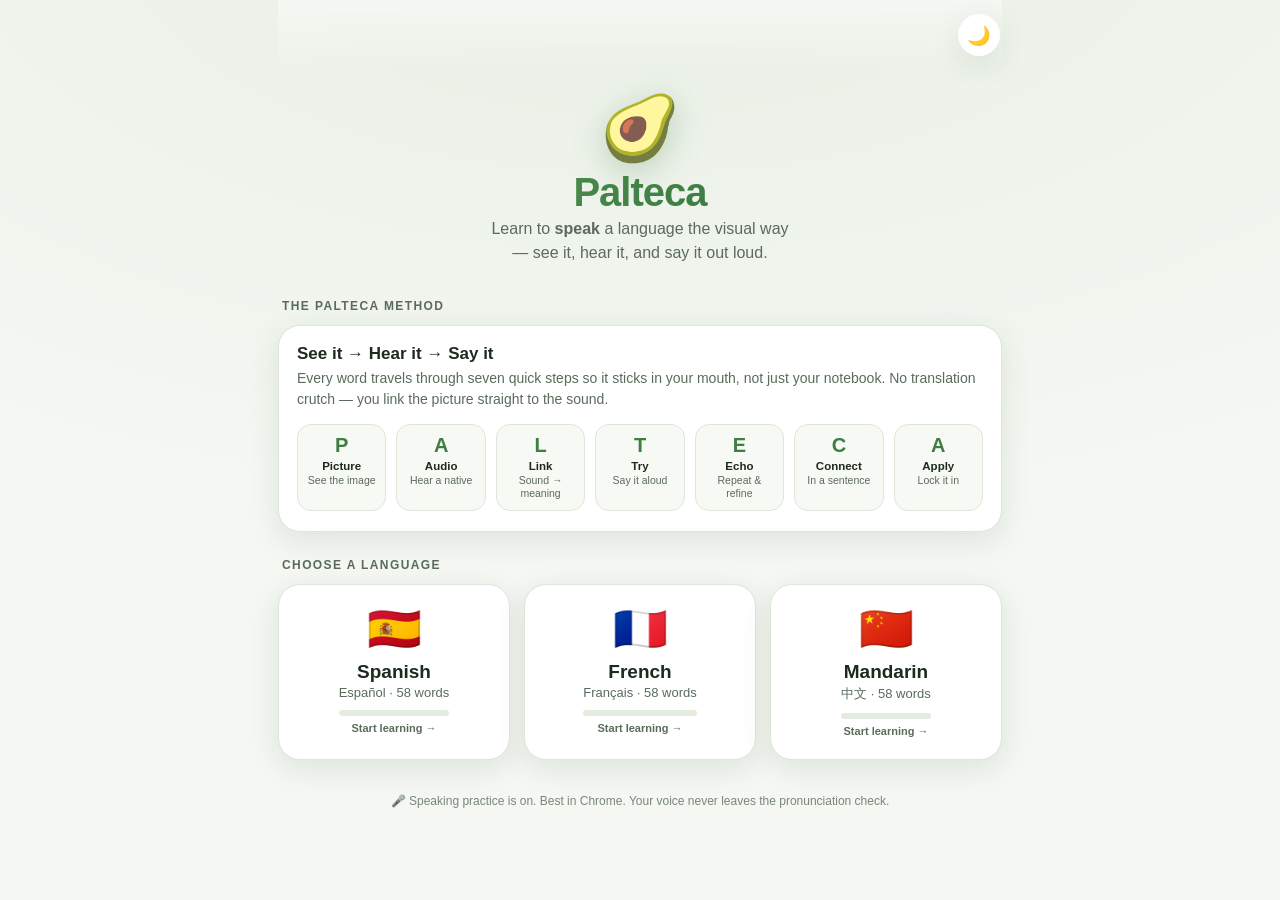
==== public/index.html @ 547d2a0a "Palteca — visual learn-to-speak app for Spanish, French & Mandarin Vanilla-JS SPA that teaches speak" ====
<!DOCTYPE html>
<html lang="en">
<head>
  <meta charset="UTF-8" />
  <meta name="viewport" content="width=device-width, initial-scale=1.0, maximum-scale=1.0, user-scalable=no" />
  <meta name="theme-color" content="#3f7d43" />
  <title>Palteca · learn to speak, visually</title>
  <link rel="icon" href="data:image/svg+xml,%3Csvg xmlns='http://www.w3.org/2000/svg' viewBox='0 0 100 100'%3E%3Ctext y='.9em' font-size='90'%3E%F0%9F%A5%91%3C/text%3E%3C/svg%3E" />
  <link rel="stylesheet" href="styles.css" />
</head>
<body>
  <div id="app">
    <!-- Top bar -->
    <header id="topbar" hidden>
      <button id="backBtn" class="icon-btn" aria-label="Back">←</button>
      <div id="crumb" class="crumb"></div>
      <button id="themeToggle" class="icon-btn" aria-label="Toggle dark mode">🌙</button>
    </header>

    <main id="views"><!-- views injected here --></main>
  </div>

  <!-- Toast for speech feedback / errors -->
  <div id="toast" class="toast" hidden></div>

  <script src="content.js"></script>
  <script src="app.js"></script>
</body>
</html>
---- public/styles.css ----
/* ============ Palteca theme ============ */
:root{
  --bg:#f4f7f2; --bg2:#e8efe4; --card:#ffffff; --card2:#f6f9f4;
  --ink:#1d2a1e; --ink-soft:#5a6b5b; --line:#dde6d9;
  --brand:#3f7d43; --brand-2:#5aa05e; --brand-ink:#2b5c2e;
  --accent:#f2a541; --good:#2e9e5b; --bad:#d9534f; --warn:#e8a33d;
  --ring:#e3ecdf; --shadow:0 8px 30px rgba(31,60,33,.10);
  --radius:22px; --radius-sm:14px;
  --grad:linear-gradient(135deg,#5aa05e,#3f7d43 60%,#356b39);
}
:root[data-theme="dark"]{
  --bg:#10160f; --bg2:#161e14; --card:#1b241a; --card2:#212c1f;
  --ink:#eaf2e6; --ink-soft:#a6b8a4; --line:#2b3728;
  --brand:#7bc47f; --brand-2:#9ad79d; --brand-ink:#bfe6c1;
  --accent:#f2b45f; --good:#5ecb86; --bad:#ef6b67; --warn:#f0b458;
  --ring:#28331f; --shadow:0 12px 40px rgba(0,0,0,.45);
  --grad:linear-gradient(135deg,#3f7d43,#2c5a30 60%,#22461f);
}
@media (prefers-color-scheme: dark){
  :root:not([data-theme="light"]){
    --bg:#10160f; --bg2:#161e14; --card:#1b241a; --card2:#212c1f;
    --ink:#eaf2e6; --ink-soft:#a6b8a4; --line:#2b3728;
    --brand:#7bc47f; --brand-2:#9ad79d; --brand-ink:#bfe6c1;
    --accent:#f2b45f; --good:#5ecb86; --bad:#ef6b67; --warn:#f0b458;
    --ring:#28331f; --shadow:0 12px 40px rgba(0,0,0,.45);
    --grad:linear-gradient(135deg,#3f7d43,#2c5a30 60%,#22461f);
  }
}

*{box-sizing:border-box}
html,body{margin:0;padding:0}
body{
  background:radial-gradient(1200px 600px at 50% -10%, var(--bg2), var(--bg)) fixed;
  color:var(--ink);
  font-family:-apple-system,BlinkMacSystemFont,"Segoe UI",Inter,Roboto,Helvetica,Arial,sans-serif;
  -webkit-font-smoothing:antialiased; text-rendering:optimizeLegibility;
  min-height:100vh;
}
#app{max-width:760px;margin:0 auto;padding:0 18px 90px;position:relative}
button{font-family:inherit;cursor:pointer;border:0;background:none;color:inherit}
button:focus-visible{outline:3px solid var(--brand-2);outline-offset:2px}

/* ============ Top bar ============ */
#topbar{
  position:sticky;top:0;z-index:20;display:flex;align-items:center;gap:12px;
  padding:14px 2px;background:linear-gradient(var(--bg),rgba(0,0,0,0) );
  backdrop-filter:blur(6px);
}
.icon-btn{
  width:42px;height:42px;border-radius:50%;font-size:19px;line-height:1;
  background:var(--card);box-shadow:var(--shadow);color:var(--ink);
  display:grid;place-items:center;transition:transform .12s ease, background .2s;
}
.icon-btn:hover{transform:translateY(-1px)}
.crumb{flex:1;font-weight:700;font-size:15px;color:var(--ink-soft);letter-spacing:.2px}

/* ============ Home ============ */
.hero{padding:26px 4px 8px;text-align:center}
.logo{font-size:64px;line-height:1;filter:drop-shadow(0 8px 16px rgba(63,125,67,.28));animation:bob 3.6s ease-in-out infinite}
@keyframes bob{0%,100%{transform:translateY(0) rotate(-3deg)}50%{transform:translateY(-9px) rotate(3deg)}}
.wordmark{font-size:40px;font-weight:900;letter-spacing:-1px;margin:10px 0 2px;
  background:var(--grad);-webkit-background-clip:text;background-clip:text;color:transparent}
.tagline{color:var(--ink-soft);font-size:16px;margin:0 auto;max-width:34ch;line-height:1.5}

.section-label{font-size:12px;font-weight:800;letter-spacing:1.4px;text-transform:uppercase;
  color:var(--ink-soft);margin:26px 4px 12px}

/* method strip */
.method{background:var(--card);border-radius:var(--radius);box-shadow:var(--shadow);
  padding:18px 18px 20px;margin-top:6px;border:1px solid var(--line)}
.method h3{margin:0 0 4px;font-size:17px}
.method p{margin:0 0 14px;color:var(--ink-soft);font-size:14px;line-height:1.5}
.steps{display:grid;grid-template-columns:repeat(auto-fit,minmax(88px,1fr));gap:10px}
.step{background:var(--card2);border:1px solid var(--line);border-radius:var(--radius-sm);
  padding:10px 8px;text-align:center}
.step .k{font-weight:900;font-size:20px;color:var(--brand);line-height:1}
.step .w{font-size:11.5px;font-weight:700;margin-top:5px}
.step .d{font-size:10.5px;color:var(--ink-soft);margin-top:2px;line-height:1.25}

/* language cards */
.lang-grid{display:grid;grid-template-columns:1fr;gap:14px;margin-top:4px}
@media(min-width:560px){.lang-grid{grid-template-columns:1fr 1fr 1fr}}
.lang-card{
  position:relative;overflow:hidden;background:var(--card);border:1px solid var(--line);
  border-radius:var(--radius);box-shadow:var(--shadow);padding:20px 18px;text-align:left;
  display:flex;align-items:center;gap:16px;transition:transform .14s ease, box-shadow .2s;
}
@media(min-width:560px){.lang-card{flex-direction:column;text-align:center;gap:10px;padding:22px 14px}}
.lang-card:hover{transform:translateY(-3px);box-shadow:0 16px 40px rgba(31,60,33,.18)}
.lang-card .flag{font-size:44px;line-height:1}
.lang-card .name{font-weight:800;font-size:19px}
.lang-card .native{color:var(--ink-soft);font-size:13px;margin-top:2px}
.lang-card .bar{height:6px;border-radius:99px;background:var(--ring);overflow:hidden;margin-top:10px;width:100%}
.lang-card .bar>i{display:block;height:100%;background:var(--grad);width:0%;transition:width .5s ease}
.lang-card .pct{font-size:11px;color:var(--ink-soft);margin-top:6px;font-weight:700}

/* ============ Themes grid ============ */
.lang-head{display:flex;align-items:center;gap:14px;padding:8px 4px 18px}
.lang-head .flag{font-size:40px}
.lang-head .t{font-size:24px;font-weight:900}
.lang-head .s{color:var(--ink-soft);font-size:13px}
.theme-grid{display:grid;grid-template-columns:1fr 1fr;gap:14px}
@media(min-width:560px){.theme-grid{grid-template-columns:1fr 1fr 1fr}}
.theme-card{background:var(--card);border:1px solid var(--line);border-radius:var(--radius);
  box-shadow:var(--shadow);padding:18px 16px;text-align:left;transition:transform .14s ease}
.theme-card:hover{transform:translateY(-3px)}
.theme-card .ic{font-size:34px;line-height:1}
.theme-card .tt{font-weight:800;font-size:15px;margin-top:10px}
.theme-card .meta{display:flex;align-items:center;gap:8px;margin-top:10px}
.ring{--p:0;width:34px;height:34px;border-radius:50%;flex:0 0 auto;
  background:conic-gradient(var(--brand) calc(var(--p)*1%), var(--ring) 0);
  display:grid;place-items:center}
.ring::after{content:"";width:24px;height:24px;border-radius:50%;background:var(--card)}
.ring.done{background:var(--good)}
.theme-card .cnt{font-size:12px;color:var(--ink-soft);font-weight:700}

.review-cta{margin-top:16px;width:100%;background:var(--grad);color:#fff;font-weight:800;
  font-size:16px;padding:16px;border-radius:var(--radius);box-shadow:var(--shadow);
  display:flex;align-items:center;justify-content:center;gap:10px}
.review-cta:disabled{opacity:.5}

/* ============ Lesson ============ */
.progress-top{display:flex;align-items:center;gap:10px;padding:2px 4px 14px}
.progress-top .bar{flex:1;height:8px;border-radius:99px;background:var(--ring);overflow:hidden}
.progress-top .bar>i{display:block;height:100%;background:var(--grad);width:0;transition:width .35s ease}
.progress-top .num{font-size:12px;font-weight:800;color:var(--ink-soft);min-width:44px;text-align:right}

/* pal step tracker */
.paltrack{display:flex;justify-content:center;gap:6px;margin:2px 0 14px;flex-wrap:wrap}
.pal{width:30px;height:30px;border-radius:50%;display:grid;place-items:center;font-weight:900;
  font-size:13px;background:var(--card2);color:var(--ink-soft);border:1px solid var(--line);
  transition:all .2s}
.pal[data-on="1"]{background:var(--brand);color:#fff;border-color:var(--brand);transform:scale(1.06)}
.pal[data-cur="1"]{box-shadow:0 0 0 4px var(--ring)}

.card{background:var(--card);border:1px solid var(--line);border-radius:26px;box-shadow:var(--shadow);
  padding:26px 22px;text-align:center;position:relative;overflow:hidden}
.card::before{content:"";position:absolute;inset:0 0 auto 0;height:120px;
  background:radial-gradient(120px 80px at 50% -20px, rgba(90,160,94,.18), transparent)}
.pic{font-size:104px;line-height:1;margin:6px 0 4px;filter:drop-shadow(0 10px 18px rgba(0,0,0,.12));
  animation:pop .4s cubic-bezier(.2,1.4,.4,1)}
@keyframes pop{from{transform:scale(.7);opacity:0}to{transform:scale(1);opacity:1}}
.target{font-size:40px;font-weight:900;letter-spacing:-.5px;margin:2px 0 2px;word-break:break-word}
.phon{color:var(--brand-ink);font-weight:700;font-size:17px;margin-bottom:2px}
:root[data-theme="dark"] .phon{color:var(--brand-2)}
@media (prefers-color-scheme: dark){:root:not([data-theme="light"]) .phon{color:var(--brand-2)}}
.note-pin{color:var(--ink-soft);font-size:13px}

.speak-row{display:flex;gap:10px;justify-content:center;margin:16px 0 4px;flex-wrap:wrap}
.btn{border-radius:16px;font-weight:800;font-size:15px;padding:14px 18px;
  display:inline-flex;align-items:center;gap:9px;box-shadow:var(--shadow);transition:transform .12s}
.btn:hover{transform:translateY(-2px)}
.btn.play{background:var(--card2);color:var(--ink);border:1px solid var(--line)}
.btn.mic{background:var(--grad);color:#fff}
.btn.mic.rec{background:var(--bad);animation:pulse 1s infinite}
@keyframes pulse{0%,100%{box-shadow:0 0 0 0 rgba(217,83,79,.5)}50%{box-shadow:0 0 0 12px rgba(217,83,79,0)}}
.btn.ghost{background:transparent;border:1px dashed var(--line);color:var(--ink-soft);box-shadow:none}

.reveal{margin-top:16px;border-top:1px dashed var(--line);padding-top:14px}
.reveal .trans{font-size:19px;font-weight:800}
.reveal .art{color:var(--ink-soft);font-weight:600;font-size:14px}
.example{background:var(--card2);border:1px solid var(--line);border-radius:16px;padding:14px;margin-top:14px;
  display:flex;align-items:center;gap:12px;text-align:left}
.example .ex-t{flex:1}
.example .ex-x{font-weight:700;font-size:15px}
.example .ex-e{color:var(--ink-soft);font-size:13px;margin-top:2px}
.example .mini{width:40px;height:40px;border-radius:12px;background:var(--card);border:1px solid var(--line);
  display:grid;place-items:center;font-size:18px;flex:0 0 auto}

.feedback{margin-top:14px;border-radius:16px;padding:13px 14px;font-weight:700;display:none;align-items:center;gap:10px;text-align:left}
.feedback.show{display:flex;animation:pop .3s}
.feedback.good{background:color-mix(in srgb,var(--good) 16%,transparent);color:var(--good);border:1px solid color-mix(in srgb,var(--good) 40%,transparent)}
.feedback.mid{background:color-mix(in srgb,var(--warn) 16%,transparent);color:var(--warn);border:1px solid color-mix(in srgb,var(--warn) 40%,transparent)}
.feedback.bad{background:color-mix(in srgb,var(--bad) 14%,transparent);color:var(--bad);border:1px solid color-mix(in srgb,var(--bad) 40%,transparent)}
.feedback .heard{display:block;font-weight:600;color:var(--ink-soft);font-size:13px;margin-top:2px}

.nav-row{display:flex;gap:12px;margin-top:18px}
.nav-row .btn{flex:1;justify-content:center}
.btn.primary{background:var(--grad);color:#fff}
.btn.sec{background:var(--card2);border:1px solid var(--line);color:var(--ink)}

/* done screen */
.done{text-align:center;padding:40px 10px}
.done .big{font-size:76px;animation:bob 3s ease-in-out infinite}
.done h2{font-size:26px;margin:12px 0 6px}
.done p{color:var(--ink-soft);margin:0 auto 18px;max-width:36ch}
.stat-row{display:flex;gap:12px;justify-content:center;margin:16px 0}
.stat{background:var(--card);border:1px solid var(--line);border-radius:16px;padding:14px 18px;box-shadow:var(--shadow)}
.stat b{font-size:26px;display:block;color:var(--brand)}
.stat span{font-size:12px;color:var(--ink-soft)}

/* toast */
.toast{position:fixed;left:50%;bottom:26px;transform:translateX(-50%) translateY(20px);
  background:var(--ink);color:var(--bg);padding:12px 18px;border-radius:99px;font-weight:700;
  font-size:14px;box-shadow:var(--shadow);opacity:0;transition:all .25s;z-index:50;max-width:88vw;text-align:center}
.toast.show{opacity:1;transform:translateX(-50%) translateY(0)}

.hint{color:var(--ink-soft);font-size:12.5px;text-align:center;margin-top:12px;line-height:1.5}
.footer{ text-align:center;color:var(--ink-soft);font-size:12px;margin-top:34px;opacity:.8}
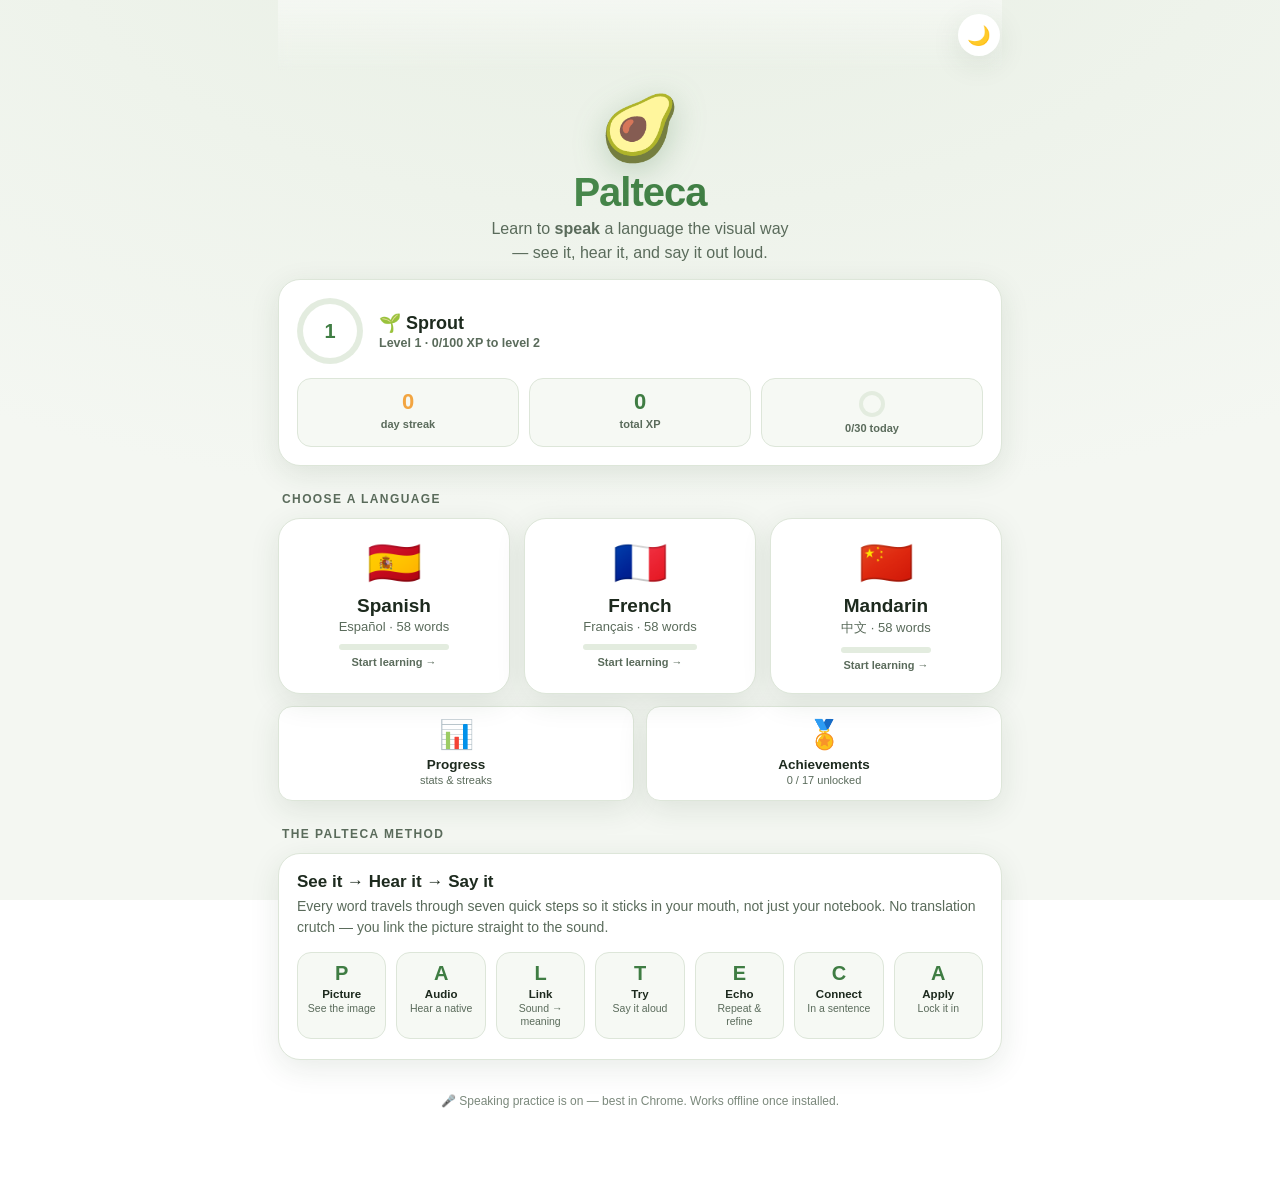
==== commit a507ae51: "Add Palteca Pro: gamification, conversations, challenge, stats & PWA - Gamification store (store.js)" ====
--- a/public/index.html
+++ b/public/index.html
@@ -2,10 +2,17 @@
 <html lang="en">
 <head>
   <meta charset="UTF-8" />
-  <meta name="viewport" content="width=device-width, initial-scale=1.0, maximum-scale=1.0, user-scalable=no" />
+  <meta name="viewport" content="width=device-width, initial-scale=1.0, maximum-scale=1.0, user-scalable=no, viewport-fit=cover" />
   <meta name="theme-color" content="#3f7d43" />
   <title>Palteca · learn to speak, visually</title>
-  <link rel="icon" href="data:image/svg+xml,%3Csvg xmlns='http://www.w3.org/2000/svg' viewBox='0 0 100 100'%3E%3Ctext y='.9em' font-size='90'%3E%F0%9F%A5%91%3C/text%3E%3C/svg%3E" />
+  <meta name="description" content="Learn to speak Spanish, French & Mandarin the visual way — see it, hear it, say it. The PALTECA method." />
+  <link rel="manifest" href="manifest.webmanifest" />
+  <meta name="mobile-web-app-capable" content="yes" />
+  <meta name="apple-mobile-web-app-capable" content="yes" />
+  <meta name="apple-mobile-web-app-status-bar-style" content="default" />
+  <meta name="apple-mobile-web-app-title" content="Palteca" />
+  <link rel="icon" href="icon.svg" />
+  <link rel="apple-touch-icon" href="icon.svg" />
   <link rel="stylesheet" href="styles.css" />
 </head>
 <body>
@@ -14,6 +21,7 @@
     <header id="topbar" hidden>
       <button id="backBtn" class="icon-btn" aria-label="Back">←</button>
       <div id="crumb" class="crumb"></div>
+      <button id="playerchip" class="playerchip" aria-label="Your progress" hidden></button>
       <button id="themeToggle" class="icon-btn" aria-label="Toggle dark mode">🌙</button>
     </header>
 
@@ -23,7 +31,39 @@
   <!-- Toast for speech feedback / errors -->
   <div id="toast" class="toast" hidden></div>
 
+  <script src="store.js"></script>
   <script src="content.js"></script>
+  <script src="dialogues.js"></script>
   <script src="app.js"></script>
+
+  <script>
+    // PWA: install prompt capture
+    var deferredPrompt = null;
+    window.__canInstall = false;
+    window.addEventListener('beforeinstallprompt', function (e) {
+      e.preventDefault();
+      deferredPrompt = e;
+      window.__canInstall = true;
+      document.dispatchEvent(new Event('pal:caninstall'));
+    });
+    window.__promptInstall = function () {
+      if (!deferredPrompt) return;
+      deferredPrompt.prompt();
+      deferredPrompt.userChoice.finally(function () {
+        deferredPrompt = null; window.__canInstall = false;
+        document.dispatchEvent(new Event('pal:caninstall'));
+      });
+    };
+    window.addEventListener('appinstalled', function () {
+      window.__canInstall = false; deferredPrompt = null;
+      document.dispatchEvent(new Event('pal:caninstall'));
+    });
+    // PWA: service worker
+    if ('serviceWorker' in navigator) {
+      window.addEventListener('load', function () {
+        navigator.serviceWorker.register('sw.js').catch(function () {});
+      });
+    }
+  </script>
 </body>
 </html>
--- a/public/styles.css
+++ b/public/styles.css
@@ -28,6 +28,7 @@
 }
 
 *{box-sizing:border-box}
+[hidden]{display:none !important}
 html,body{margin:0;padding:0}
 body{
   background:radial-gradient(1200px 600px at 50% -10%, var(--bg2), var(--bg)) fixed;
@@ -197,3 +198,163 @@
 
 .hint{color:var(--ink-soft);font-size:12.5px;text-align:center;margin-top:12px;line-height:1.5}
 .footer{ text-align:center;color:var(--ink-soft);font-size:12px;margin-top:34px;opacity:.8}
+
+/* ============================================================
+   PALTECA PRO — gamification, stats, conversations, quiz, PWA
+   ============================================================ */
+
+/* player chip in topbar */
+.playerchip{display:inline-flex;align-items:center;gap:8px;background:var(--card);border:1px solid var(--line);
+  box-shadow:var(--shadow);border-radius:99px;padding:7px 12px;font-weight:800;font-size:13px;color:var(--ink);white-space:nowrap}
+.playerchip .flame{color:var(--accent)}
+.playerchip .lv{color:var(--brand)}
+
+/* ---- home player card ---- */
+.player{background:var(--card);border:1px solid var(--line);border-radius:var(--radius);box-shadow:var(--shadow);
+  padding:18px;margin-top:6px;display:flex;flex-direction:column;gap:14px}
+.player-top{display:flex;align-items:center;gap:16px}
+.lvl-ring{--p:0;width:66px;height:66px;border-radius:50%;flex:0 0 auto;
+  background:conic-gradient(var(--brand) calc(var(--p)*1%), var(--ring) 0);display:grid;place-items:center;position:relative}
+.lvl-ring::after{content:"";position:absolute;inset:6px;border-radius:50%;background:var(--card)}
+.lvl-ring b{position:relative;z-index:1;font-size:20px;font-weight:900;color:var(--brand)}
+.player-id{flex:1;min-width:0}
+.player-id .rank{font-weight:900;font-size:18px;display:flex;align-items:center;gap:7px}
+.player-id .sub{color:var(--ink-soft);font-size:12.5px;margin-top:2px;font-weight:700}
+.player-tiles{display:grid;grid-template-columns:1fr 1fr 1fr;gap:10px}
+.ptile{background:var(--card2);border:1px solid var(--line);border-radius:var(--radius-sm);padding:12px 8px;text-align:center}
+.ptile b{display:block;font-size:22px;font-weight:900;line-height:1}
+.ptile.flame b{color:var(--accent)}
+.ptile.xp b{color:var(--brand)}
+.ptile .lab{font-size:11px;color:var(--ink-soft);font-weight:700;margin-top:5px}
+.ptile .goalring{--p:0;width:26px;height:26px;margin:0 auto;border-radius:50%;
+  background:conic-gradient(var(--good) calc(var(--p)*1%), var(--ring) 0);display:grid;place-items:center}
+.ptile .goalring::after{content:"";width:18px;height:18px;border-radius:50%;background:var(--card2)}
+
+.install-btn{width:100%;margin-top:12px;background:var(--card2);border:1px dashed var(--brand);color:var(--brand);
+  font-weight:800;padding:12px;border-radius:var(--radius-sm);display:flex;align-items:center;justify-content:center;gap:8px}
+
+/* ---- mode entry cards ---- */
+.modes{display:grid;grid-template-columns:1fr 1fr;gap:12px;margin-top:4px}
+@media(min-width:560px){.modes{grid-template-columns:1fr 1fr 1fr 1fr}}
+.mode-card{background:var(--card);border:1px solid var(--line);border-radius:var(--radius-sm);box-shadow:var(--shadow);
+  padding:16px 12px;text-align:center;transition:transform .14s ease}
+.mode-card:hover{transform:translateY(-3px)}
+.mode-card .mi{font-size:28px;line-height:1}
+.mode-card .mt{font-weight:800;font-size:13.5px;margin-top:8px}
+.mode-card .ms{font-size:11px;color:var(--ink-soft);margin-top:2px}
+.mode-card:disabled{opacity:.5;transform:none}
+
+.home-nav{display:grid;grid-template-columns:1fr 1fr;gap:12px;margin-top:12px}
+.home-nav .mode-card{padding:14px}
+
+/* ---- stats view ---- */
+.stat-hero{background:var(--card);border:1px solid var(--line);border-radius:var(--radius);box-shadow:var(--shadow);
+  padding:22px;text-align:center;margin-bottom:16px}
+.stat-hero .big-ring{--p:0;width:120px;height:120px;margin:0 auto 12px;border-radius:50%;
+  background:conic-gradient(var(--brand) calc(var(--p)*1%), var(--ring) 0);display:grid;place-items:center;position:relative}
+.stat-hero .big-ring::after{content:"";position:absolute;inset:10px;border-radius:50%;background:var(--card)}
+.stat-hero .big-ring .inner{position:relative;z-index:1;text-align:center}
+.stat-hero .big-ring .inner b{font-size:34px;font-weight:900;color:var(--brand);display:block;line-height:1}
+.stat-hero .big-ring .inner span{font-size:11px;color:var(--ink-soft);font-weight:800}
+.stat-hero .rankname{font-size:22px;font-weight:900;margin-top:2px}
+.stat-hero .xpline{color:var(--ink-soft);font-weight:700;font-size:13px;margin-top:4px}
+
+.panel{background:var(--card);border:1px solid var(--line);border-radius:var(--radius);box-shadow:var(--shadow);padding:18px;margin-bottom:16px}
+.panel h3{margin:0 0 4px;font-size:15px}
+.panel .psub{color:var(--ink-soft);font-size:12.5px;margin:0 0 14px}
+
+.goal-seg{display:flex;gap:8px}
+.goal-seg button{flex:1;background:var(--card2);border:1px solid var(--line);border-radius:12px;padding:10px 6px;font-weight:800;font-size:13px;color:var(--ink)}
+.goal-seg button b{display:block;font-size:11px;color:var(--ink-soft);font-weight:700;margin-top:2px}
+.goal-seg button[aria-pressed="true"]{background:var(--grad);color:#fff;border-color:transparent}
+.goal-seg button[aria-pressed="true"] b{color:rgba(255,255,255,.85)}
+
+.heat{display:grid;grid-auto-flow:column;grid-template-rows:repeat(7,1fr);gap:4px;overflow-x:auto;padding-bottom:4px}
+.heat .cell{width:15px;height:15px;border-radius:4px;background:var(--ring)}
+.heat .cell.l1{background:color-mix(in srgb,var(--brand) 30%,var(--ring))}
+.heat .cell.l2{background:color-mix(in srgb,var(--brand) 55%,var(--ring))}
+.heat .cell.l3{background:color-mix(in srgb,var(--brand) 80%,transparent)}
+.heat .cell.l4{background:var(--brand)}
+.heat-legend{display:flex;align-items:center;gap:6px;justify-content:flex-end;margin-top:8px;color:var(--ink-soft);font-size:11px;font-weight:700}
+.heat-legend .cell{width:12px;height:12px;border-radius:3px}
+
+.mastery{display:flex;flex-direction:column;gap:12px}
+.mrow{display:flex;align-items:center;gap:12px}
+.mrow .mflag{font-size:26px}
+.mrow .mmid{flex:1}
+.mrow .mname{font-weight:800;font-size:14px;display:flex;justify-content:space-between}
+.mrow .mname span{color:var(--ink-soft);font-weight:700;font-size:12px}
+.mrow .mbar{height:8px;border-radius:99px;background:var(--ring);overflow:hidden;margin-top:6px}
+.mrow .mbar>i{display:block;height:100%;background:var(--grad);width:0}
+
+.kpis{display:grid;grid-template-columns:1fr 1fr;gap:12px}
+@media(min-width:560px){.kpis{grid-template-columns:1fr 1fr 1fr 1fr}}
+.kpi{background:var(--card2);border:1px solid var(--line);border-radius:var(--radius-sm);padding:14px;text-align:center}
+.kpi b{display:block;font-size:24px;font-weight:900;color:var(--brand)}
+.kpi span{font-size:11.5px;color:var(--ink-soft);font-weight:700}
+
+/* ---- achievements ---- */
+.ach-grid{display:grid;grid-template-columns:1fr 1fr;gap:12px}
+@media(min-width:560px){.ach-grid{grid-template-columns:1fr 1fr 1fr}}
+.ach{background:var(--card);border:1px solid var(--line);border-radius:var(--radius-sm);box-shadow:var(--shadow);padding:14px;text-align:center}
+.ach .badge{font-size:36px;line-height:1;filter:grayscale(1);opacity:.42}
+.ach.on .badge{filter:none;opacity:1}
+.ach .at{font-weight:800;font-size:13px;margin-top:8px}
+.ach .ad{font-size:11px;color:var(--ink-soft);margin-top:2px;line-height:1.3}
+.ach .apbar{height:6px;border-radius:99px;background:var(--ring);overflow:hidden;margin-top:8px}
+.ach .apbar>i{display:block;height:100%;background:var(--brand);width:0}
+.ach .adate{font-size:10.5px;color:var(--brand);font-weight:800;margin-top:8px}
+
+/* ---- conversation / dialogue ---- */
+.scene-head{background:var(--card);border:1px solid var(--line);border-radius:var(--radius);box-shadow:var(--shadow);
+  padding:16px 18px;margin-bottom:14px;display:flex;align-items:center;gap:14px}
+.scene-head .si{font-size:36px}
+.scene-head .st{font-weight:900;font-size:18px}
+.scene-head .ss{color:var(--ink-soft);font-size:13px;margin-top:2px}
+
+.chat{display:flex;flex-direction:column;gap:12px;padding-bottom:6px}
+.bubble{max-width:82%;border-radius:20px;padding:13px 15px;box-shadow:var(--shadow);position:relative;animation:pop .28s}
+.bubble .btxt{font-weight:800;font-size:17px}
+.bubble .bph{font-size:12.5px;color:var(--ink-soft);margin-top:3px;font-weight:600}
+.bubble .btr{font-size:12.5px;margin-top:4px;opacity:.85}
+.bubble .bemoji{position:absolute;top:-10px;font-size:22px}
+.bubble.them{align-self:flex-start;background:var(--card);border:1px solid var(--line);border-top-left-radius:6px}
+.bubble.them .bemoji{left:-6px}
+.bubble.you{align-self:flex-end;background:color-mix(in srgb,var(--brand) 14%,var(--card));border:1px solid color-mix(in srgb,var(--brand) 30%,var(--line));border-top-right-radius:6px}
+.bubble.you .bemoji{right:-6px}
+.bubble .bmic{margin-top:8px;display:flex;gap:8px;flex-wrap:wrap}
+.bubble .chip{background:var(--card2);border:1px solid var(--line);border-radius:12px;padding:8px 12px;font-weight:800;font-size:13px;display:inline-flex;align-items:center;gap:6px}
+.bubble .chip.mic{background:var(--grad);color:#fff;border:0}
+.bubble .chip.mic.rec{background:var(--bad);animation:pulse 1s infinite}
+
+.turn-cta{position:sticky;bottom:14px;margin-top:14px}
+.turn-cta .btn{width:100%;justify-content:center}
+.yourturn{background:var(--card);border:1px dashed color-mix(in srgb,var(--brand) 45%,var(--line));border-radius:var(--radius);
+  box-shadow:var(--shadow);padding:16px;margin-top:6px;text-align:center}
+.yourturn .yt-lab{font-size:12px;font-weight:800;letter-spacing:1px;text-transform:uppercase;color:var(--brand)}
+.yourturn .yt-en{font-size:14px;color:var(--ink-soft);margin:6px 0 2px}
+.yourturn .yt-target{font-size:26px;font-weight:900;margin:4px 0}
+.yourturn .yt-ph{color:var(--brand-ink);font-weight:700;font-size:14px}
+:root[data-theme="dark"] .yourturn .yt-ph{color:var(--brand-2)}
+@media (prefers-color-scheme: dark){:root:not([data-theme="light"]) .yourturn .yt-ph{color:var(--brand-2)}}
+.yt-actions{display:flex;gap:10px;justify-content:center;margin-top:12px;flex-wrap:wrap}
+
+/* ---- quiz / challenge ---- */
+.quiz-emoji{font-size:88px;text-align:center;margin:6px 0;animation:pop .35s}
+.quiz-q{text-align:center;font-weight:800;font-size:18px;margin-bottom:4px}
+.quiz-sub{text-align:center;color:var(--ink-soft);font-size:13px;margin-bottom:14px}
+.q-options{display:grid;grid-template-columns:1fr 1fr;gap:12px}
+.q-opt{background:var(--card);border:2px solid var(--line);border-radius:16px;box-shadow:var(--shadow);padding:16px 12px;
+  font-weight:800;font-size:16px;text-align:center;transition:transform .1s;min-height:64px;display:flex;align-items:center;justify-content:center;gap:8px}
+.q-opt .oe{font-size:26px}
+.q-opt:hover{transform:translateY(-2px)}
+.q-opt.correct{border-color:var(--good);background:color-mix(in srgb,var(--good) 16%,var(--card))}
+.q-opt.wrong{border-color:var(--bad);background:color-mix(in srgb,var(--bad) 14%,var(--card))}
+.q-opt:disabled{cursor:default}
+.qscore{display:flex;justify-content:center;gap:6px;margin-bottom:8px}
+.qdot{width:10px;height:10px;border-radius:50%;background:var(--ring)}
+.qdot.ok{background:var(--good)}
+.qdot.no{background:var(--bad)}
+
+/* achievement toast */
+.toast.ach{background:linear-gradient(135deg,#f2a541,#e07d2a);color:#fff}
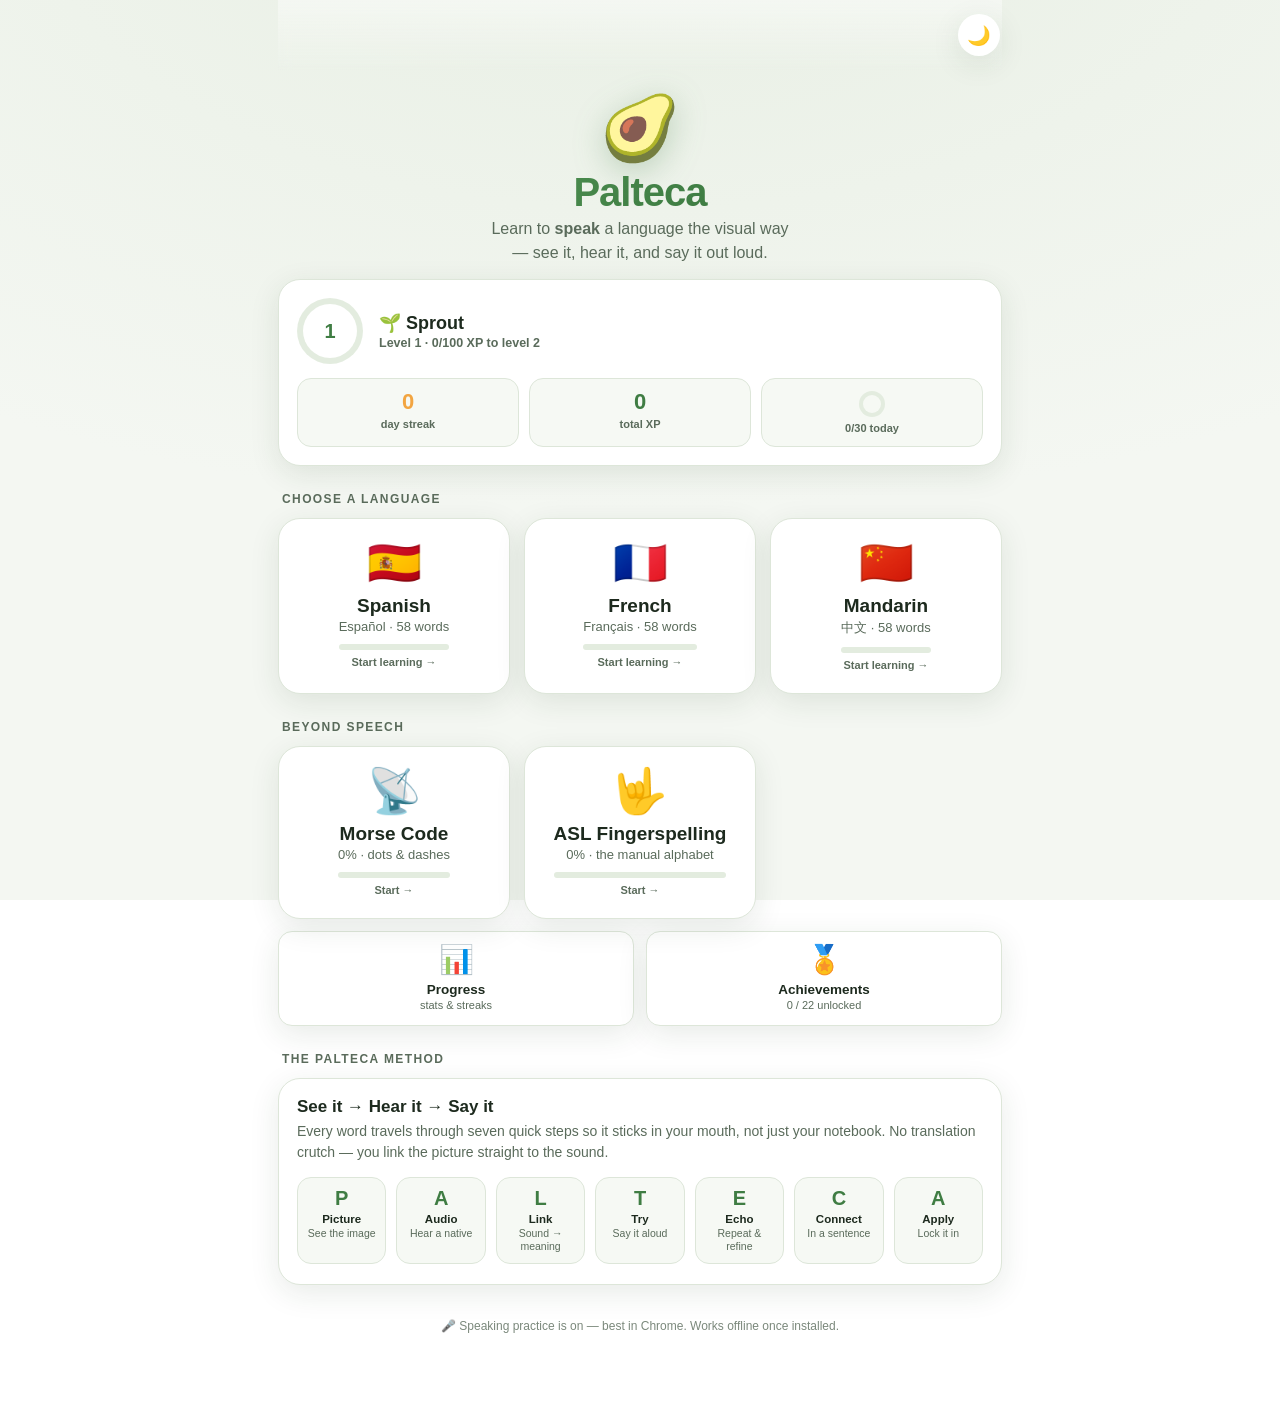
==== commit b169ea41: "Add Morse code and ASL fingerspelling tracks - Morse (morse.js): full International table — letters," ====
--- a/public/index.html
+++ b/public/index.html
@@ -34,6 +34,8 @@
   <script src="store.js"></script>
   <script src="content.js"></script>
   <script src="dialogues.js"></script>
+  <script src="morse.js"></script>
+  <script src="sign.js"></script>
   <script src="app.js"></script>
 
   <script>
--- a/public/styles.css
+++ b/public/styles.css
@@ -358,3 +358,66 @@
 
 /* achievement toast */
 .toast.ach{background:linear-gradient(135deg,#f2a541,#e07d2a);color:#fff}
+
+/* ============================================================
+   MORSE & SIGN tracks
+   ============================================================ */
+:root{ --hand:#e9c79c; --hand-stroke:#b98c56; }
+:root[data-theme="dark"]{ --hand:#caa877; --hand-stroke:#8a6a42; }
+@media (prefers-color-scheme: dark){ :root:not([data-theme="light"]){ --hand:#caa877; --hand-stroke:#8a6a42; } }
+
+/* Morse: big character + pattern */
+.morse-char{font-size:64px;font-weight:900;letter-spacing:1px;margin:4px 0 2px}
+.morse-pattern{display:flex;gap:10px;align-items:center;justify-content:center;flex-wrap:wrap;margin:6px 0}
+.morse-pattern .dot,.morse-pattern .dash{background:var(--brand);border-radius:99px;display:inline-block}
+.morse-pattern .dot{width:16px;height:16px}
+.morse-pattern .dash{width:44px;height:16px}
+.morse-pattern.big{gap:12px;margin:10px 0 6px}
+.morse-pattern.big .dot{width:20px;height:20px}
+.morse-pattern.big .dash{width:56px;height:20px}
+
+/* Morse tap trainer */
+.tap-label{font-weight:800;font-size:12px;letter-spacing:.6px;text-transform:uppercase;color:var(--ink-soft);margin:16px 0 8px}
+.tap-out{min-height:38px;display:flex;gap:8px;align-items:center;justify-content:center;flex-wrap:wrap;
+  background:var(--card2);border:1px solid var(--line);border-radius:14px;padding:10px}
+.tap-out .dot{width:14px;height:14px;border-radius:99px;background:var(--brand)}
+.tap-out .dash{width:38px;height:14px;border-radius:99px;background:var(--brand)}
+.tap-out .tap-ph{color:var(--ink-soft);font-size:13px;font-weight:600}
+.tap-btns{display:flex;gap:10px;justify-content:center;margin-top:10px}
+.btn.tapbtn{background:var(--card2);border:1px solid var(--line);color:var(--ink);font-size:17px;min-width:88px;justify-content:center}
+.btn.tapbtn:active{background:var(--brand);color:#fff}
+
+/* Translator */
+.trans-input{width:100%;border:1px solid var(--line);background:var(--card2);color:var(--ink);border-radius:14px;
+  padding:14px;font-size:18px;font-weight:700;font-family:inherit;resize:vertical;min-height:56px;letter-spacing:.5px}
+.trans-input:focus{outline:none;border-color:var(--brand)}
+.trans-out{margin-top:14px;background:var(--card2);border:1px solid var(--line);border-radius:14px;padding:16px;
+  font-size:22px;color:var(--brand);font-weight:800;letter-spacing:2px;word-break:break-word;min-height:40px;line-height:1.5}
+.trans-ctrl{display:flex;gap:10px;margin-top:12px}
+.trans-ctrl .btn{flex:1;justify-content:center}
+.abbr{display:flex;flex-direction:column;gap:8px}
+.abbr-row{display:flex;align-items:center;gap:8px;font-size:14px;flex-wrap:wrap}
+.abbr-row b{color:var(--ink);min-width:34px}
+.abbr-row i{color:var(--brand);font-style:normal;font-weight:700;letter-spacing:1px}
+.abbr-row span{color:var(--ink-soft)}
+
+/* Sign hand diagram */
+.hand{display:flex;justify-content:center}
+.hand.big .hand-svg{width:150px;height:180px}
+.hand.mini .hand-svg{width:62px;height:74px}
+.hand-svg{width:120px;height:150px}
+.hand-svg .hf{fill:var(--hand);stroke:var(--hand-stroke);stroke-width:2;stroke-linejoin:round}
+.hand-svg .ho{fill:none;stroke:var(--hand);stroke-width:22;stroke-linecap:round}
+.hand-svg .hc{fill:none;stroke:var(--hand);stroke-width:22;stroke-linecap:round}
+.hand-svg .hl{fill:none;stroke:var(--hand-stroke);stroke-width:3}
+.hand-svg .hx{stroke:var(--hand-stroke);stroke-width:4;stroke-linecap:round}
+.sign-desc{color:var(--ink-soft);font-size:15px;line-height:1.5;max-width:34ch;margin:8px auto 0}
+.motion-badge{display:inline-block;background:color-mix(in srgb,var(--accent) 18%,transparent);color:var(--accent);
+  border:1px solid color-mix(in srgb,var(--accent) 40%,transparent);border-radius:99px;padding:4px 12px;font-weight:800;font-size:12px;margin:4px 0}
+
+/* Fingerspell output */
+.spell-out{display:flex;flex-wrap:wrap;gap:12px;margin-top:16px;justify-content:center}
+.spell-cell{background:var(--card2);border:1px solid var(--line);border-radius:14px;padding:8px 8px 4px;text-align:center;transition:transform .15s, box-shadow .15s}
+.spell-cell.on{transform:translateY(-4px) scale(1.06);box-shadow:0 10px 24px rgba(63,125,67,.28);border-color:var(--brand)}
+.spell-l{font-weight:900;font-size:16px;margin-top:2px}
+.spell-gap{width:100%;height:0}
